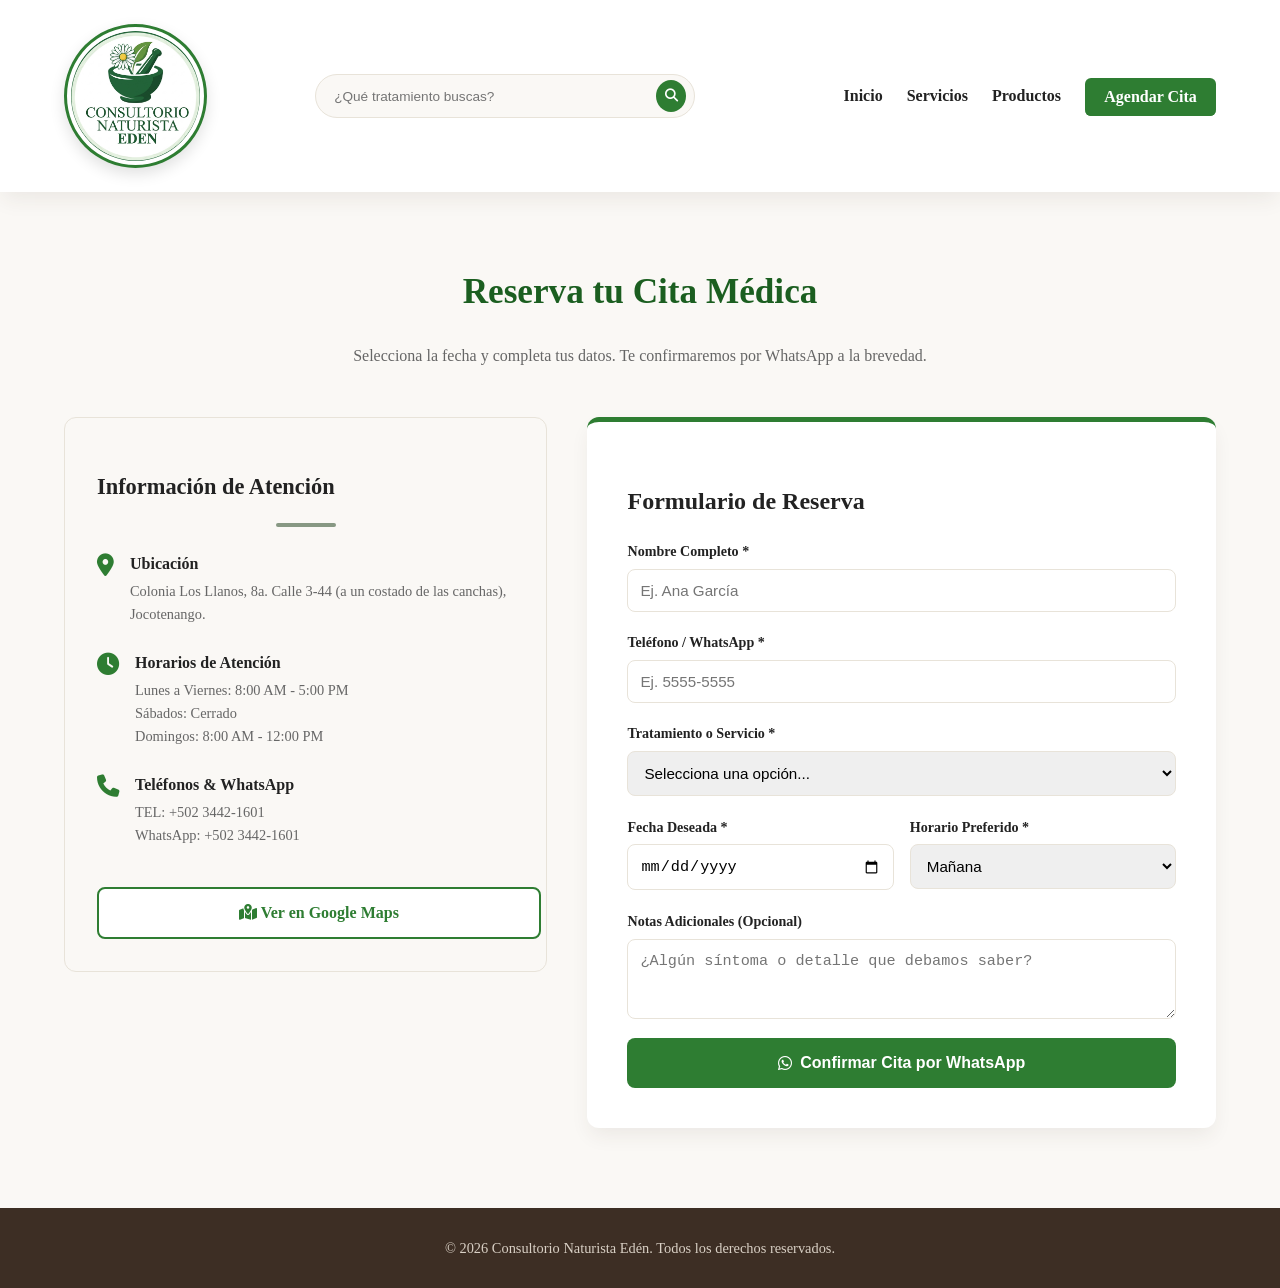
==== cita.html @ c16f7e80 "Primer commit de mi proyecto" ====
<!DOCTYPE html>
<html lang="es">
<head>
    <meta charset="UTF-8">
    <meta name="viewport" content="width=device-width, initial-scale=1.0">
    <title>Agendar Cita - Consultorio Naturista Edén</title>
    <link rel="stylesheet" href="https://cdnjs.cloudflare.com/ajax/libs/font-awesome/6.4.0/css/all.min.css">
    <link rel="stylesheet" href="styles.css?v=2.0">
   
<link rel="icon" type="image/png" href="images/logo.jpg">


<meta property="og:title" content="Consultorio Naturista Edén - Salud 100% Natural">
<meta property="og:description" content="Consultas médicas naturistas, tratamientos orgánicos y suplementos certificados. Agenda tu cita hoy.">
<meta property="og:image" content="images/logo.jpg">
</head>
<body>

  
    <header class="main-header">
        <div class="container header-container">
            <a href="index.html" class="logo-wrapper">
                <img src="images/logo.jpg" alt="Consultorio Naturista Edén" class="logo-img">
            </a>

            <div class="header-search">
                <form id="search-form-page" onsubmit="event.preventDefault(); buscarServicio();">
                    <input type="text" id="search-input" placeholder="¿Qué tratamiento buscas?" required>
                    <button type="submit" aria-label="Buscar">
                        <i class="fa-solid fa-magnifying-glass"></i>
                    </button>
                </form>
            </div>

            <nav class="navbar">
                <ul>
                    <li><a href="index.html">Inicio</a></li>
                    <li><a href="index.html#servicios">Servicios</a></li>
                    <li><a href="productos.html">Productos</a></li>
                    <li><a href="cita.html" class="btn-cita-nav active">Agendar Cita</a></li>
                </ul>
            </nav>
        </div>
    </header>

    <!-- Sección Principal de Citas -->
    <main class="container cita-page-section">
        
        <div class="cita-title-header">
            <h1>Reserva tu Cita Médica</h1>
            <p>Selecciona la fecha y completa tus datos. Te confirmaremos por WhatsApp a la brevedad.</p>
        </div>

        <div class="cita-grid-layout">
            
            <!-- Columna Izquierda: Información de Contacto -->
            <div class="contacto-info-card">
                <h2>Información de Atención</h2>
                <div class="linea-decorativa"></div>
                
                <div class="info-block">
                    <i class="fa-solid fa-location-dot"></i>
                    <div>
                        <h3>Ubicación</h3>
                        <p>Colonia Los Llanos, 8a. Calle 3-44 (a un costado de las canchas), Jocotenango.</p>
                    </div>
                </div>

                <div class="info-block">
                    <i class="fa-solid fa-clock"></i>
                    <div>
                        <h3>Horarios de Atención</h3>
                        <p>Lunes a Viernes: 8:00 AM - 5:00 PM</p>
                        <p>Sábados: Cerrado</p>
                        <p>Domingos: 8:00 AM - 12:00 PM</p>
                    </div>
                </div>

                <div class="info-block">
                    <i class="fa-solid fa-phone"></i>
                    <div>
                        <h3>Teléfonos & WhatsApp</h3>
                        <p>TEL: +502  3442-1601</p>
                        <p>WhatsApp:  +502  3442-1601</p>
                    </div>
                </div>

                <!-- Botón Directo de Mapa -->
                <a href="https://maps.app.goo.gl/ktrPptJkrCoF2fEw8?g_st=aw" target="_blank" rel="noopener noreferrer" class="btn-mapa-cita">
                    <i class="fa-solid fa-map-location-dot"></i> Ver en Google Maps
                </a>
            </div>

            <!-- Columna Derecha: Formulario de Cita -->
            <div class="form-cita-card">
                <h2>Formulario de Reserva</h2>
                
                <form id="form-agendar-cita" onsubmit="enviarCitaWhatsApp(event)">
                    <div class="form-group">
                        <label for="nombre">Nombre Completo *</label>
                        <input type="text" id="nombre" required placeholder="Ej. Ana García">
                    </div>

                    <div class="form-group">
                        <label for="telefono">Teléfono / WhatsApp *</label>
                        <input type="tel" id="telefono" required placeholder="Ej. 5555-5555">
                    </div>

                    <div class="form-group">
                        <label for="servicio">Tratamiento o Servicio *</label>
                        <select id="servicio" required>
                            <option value="" disabled selected>Selecciona una opción...</option>
                            <option value="Consulta General Naturista">Consulta General Naturista</option>
                            <option value="Terapia de Desintoxicación">Terapia de Desintoxicación</option>
                            <option value="Evaluación Nutricional">Evaluación Nutricional</option>
                            <option value="Asesoría en Farmacia Natural">Asesoría de Productos</option>
                        </select>
                    </div>

                    <div class="form-row">
                        <div class="form-group">
                            <label for="fecha">Fecha Deseada *</label>
                            <input type="date" id="fecha" required>
                        </div>

                        <div class="form-group">
                            <label for="hora">Horario Preferido *</label>
                            <select id="hora" required>
                                <option value="Mañana (8:00 AM - 12:00 PM)">Mañana</option>
                                <option value="Tarde (1:00 PM - 5:00 PM)">Tarde</option>
                            </select>
                        </div>
                    </div>

                    <div class="form-group">
                        <label for="notas">Notas Adicionales (Opcional)</label>
                        <textarea id="notas" rows="3" placeholder="¿Algún síntoma o detalle que debamos saber?"></textarea>
                    </div>

                    <button type="submit" class="btn-submit-cita">
                        <i class="fa-brands fa-whatsapp"></i> Confirmar Cita por WhatsApp
                    </button>
                </form>
            </div>

        </div>
    </main>

    <!-- Footer -->
    <footer class="main-footer">
        <div class="container footer-container">
            <p>&copy; 2026 Consultorio Naturista Edén. Todos los derechos reservados.</p>
        </div>
    </footer>

    <script src="script.js"></script>
</body>
</html>
---- styles.css ----
:root {
    --primary: #2e7d32;            /* Verde Bosque Orgánico (sustituye al verde brillante) */
    --primary-dark: #1b5e20;       /* Verde Profundo para encabezados y top-bar */
    --color-salvia: #879883;       /* Verde Salvia suave (tarjeta central) */
    --color-arena: #f4efe6;        /* Beige / Arena cálido */
    --color-tierra: #3d2e24;       /* Marrón Nuez / Tierra */
    --light-bg: #faf8f5;           /* Fondo general blanco cálido/marfil */
    --dark: #222222;
    --white: #ffffff;
    --gray-light: #e8e3d9;
    --gray-text: #666666;
    --shadow: 0 10px 20px -3px rgba(61, 46, 36, 0.08);
}

body {
    background-color: var(--light-bg);
    color: var(--dark);
    line-height: 1.6;
}

.container {
    width: 90%;
    max-width: 1200px;
    margin: 0 auto;
}

/* TOP BAR */
.top-bar {
    background-color: var(--primary-dark);
    color: var(--white);
    font-size: 0.85rem;
    padding: 0.5rem 0;
}

.top-bar-content {
    display: flex;
    justify-content: space-between;
    align-items: center;
}

.info-contacto span {
    margin-right: 1.5rem;
}

.redes-top a {
    color: var(--white);
    margin-left: 0.8rem;
    text-decoration: none;
}

/* MAIN HEADER */
.main-header {
    background: var(--white);
    box-shadow: var(--shadow);
    position: sticky;
    top: 0;
    z-index: 1000;
    overflow: visible; /* Permite que el logo sobresalga sin cortarse */
}
.header-container {
    display: flex;
    justify-content: space-between;
    align-items: center;
    padding: 1.5rem 0; /* Aumentamos el padding para darle más espacio vertical al header */
}

/* --- LOGO DESTACADO Y MÁS GRANDE --- */
.logo-wrapper {
    display: flex;
    align-items: center;
    text-decoration: none;
    position: relative;
    z-index: 1010;
    margin-bottom: 0; /* Eliminamos el desborde para que no se salga del fondo blanco */
}

.logo-img {
    height: 130px;                     
    width: auto;
    border-radius: 50%;
    background-color: var(--white);
    padding: 4px;
    box-shadow: 0 6px 15px rgba(0, 0, 0, 0.12);
    border: 3px solid var(--primary);
    transition: transform 0.3s ease;
}

.logo-img:hover {
    transform: scale(1.05);
}
.navbar ul {
    display: flex;
    list-style: none;
    align-items: center;
    gap: 1.5rem;
}

.navbar a {
    text-decoration: none;
    color: var(--dark);
    font-weight: 600;
    transition: color 0.3s;
}

.navbar a:hover {
    color: var(--primary);
}

.btn-cita-nav {
    background-color: var(--primary);
    color: var(--white) !important;
    padding: 0.6rem 1.2rem;
    border-radius: 6px;
}

.btn-cita-nav:hover {
    background-color: var(--primary-dark);
}


.hero-section {
    position: relative;
    color: var(--white);
    padding: 5rem 0 10rem 0; 
    text-align: center;
    overflow: hidden;
    background-color: var(--primary-dark);
}

.hero-content h1 {
    font-size: 2.6rem;
    margin-bottom: 0.8rem;
}

.hero-content p {
    font-size: 1.2rem;
    opacity: 0.9;
}


.quick-action-section {
    position: relative;
    z-index: 10; 
    margin-top: -6rem; 
    padding-bottom: 4rem;
}

.quick-action-grid {
    display: grid;
    grid-template-columns: repeat(auto-fit, minmax(280px, 1fr));
    gap: 1.5rem;
}

.action-card {
    padding: 2rem;
    border-radius: 12px;
    color: var(--white);
    box-shadow: 0 20px 25px -5px rgba(0, 0, 0, 0.2), 0 8px 10px -6px rgba(0, 0, 0, 0.1); /* Sombra acentuada para dar elevación */
    display: flex;
    flex-direction: column;
    justify-content: space-between;
    transition: transform 0.3s ease, box-shadow 0.3s ease;
}

/* Efecto al pasar el cursor */
.action-card:hover {
    transform: translateY(-6px);
    box-shadow: 0 25px 30px -5px rgba(0, 0, 0, 0.25);
}
.action-blue { 
    background-color: #f4efe6; 
    color: #3d2e24; 
}
.action-blue h3, 
.action-blue p, 
.action-blue .action-icon { 
    color: #3d2e24; 
}
.action-green { 
    background-color: #879883; 
    color: #ffffff; 
}
.action-dark { 
    background-color: #3d2e24; 
    color: #ffffff; 
}

.action-icon {
    font-size: 2.5rem;
    margin-bottom: 1rem;
}

.action-card h3 {
    font-size: 1.4rem;
    margin-bottom: 0.5rem;
}

.action-card p {
    font-size: 0.95rem;
    opacity: 0.9;
    margin-bottom: 1.5rem;
}

.horarios-list {
    list-style: none;
    font-size: 0.9rem;
    margin-bottom: 1rem;
}

.horarios-list li {
    display: flex;
    justify-content: space-between;
    border-bottom: 1px solid rgba(255,255,255,0.2);
    padding: 0.3rem 0;
}
.action-btn {
    display: inline-flex;
    align-items: center;
    justify-content: center;
    gap: 0.6rem;
    background-color: var(--white);
    color: var(--dark);
    padding: 0.75rem 1.4rem;
    border-radius: 8px;
    font-weight: 700;
    font-size: 0.95rem;
    text-decoration: none;
    align-self: flex-start;
    margin-top: 1rem;
    box-shadow: 0 4px 6px rgba(0, 0, 0, 0.1);
    transition: all 0.25s ease;
}

/* Color del icono dentro del botón */
.action-btn i {
    font-size: 0.9rem;
    transition: transform 0.2s ease;
}

/* Efecto al pasar el cursor (Hover) */
.action-btn:hover {
    background-color: var(--light-bg);
    transform: translateY(-2px);
    box-shadow: 0 6px 12px rgba(0, 0, 0, 0.15);
    text-decoration: none;
}

.action-btn:hover i {
    transform: translateX(4px); /* Desplaza suavemente la flecha a la derecha */
}

/* Botón de la tarjeta Arena */
.action-card.action-blue .action-btn {
    background-color: var(--primary);
    color: var(--white);
}

.action-card.action-blue .action-btn:hover {
    background-color: var(--primary-dark);
}

/* Iconos de las tarjetas */
.action-card .action-icon {
    font-size: 2.2rem;
    margin-bottom: 0.8rem;
    opacity: 0.95;
}
/* SERVICIOS */
.servicios-section {
    padding: 3rem 0 5rem 0;
}

.section-header {
    text-align: center;
    margin-bottom: 3rem;
}

.section-header h2 {
    font-size: 2rem;
}

.linea-decorativa {
    width: 60px;
    height: 4px;
    background-color: var(--color-salvia);
    margin: 0.8rem auto;
    border-radius: 2px;
}

.servicios-grid {
    display: grid;
    grid-template-columns: repeat(auto-fit, minmax(280px, 1fr));
    gap: 2rem;
}

.servicio-card {
    background: var(--white);
    padding: 2rem;
    border-radius: 12px;
    box-shadow: var(--shadow);
    border-top: 4px solid var(--color-salvia); /* Cambiado de --primary brillante a Salvia */
    transition: transform 0.2s ease;
}

.servicio-card:hover {
    transform: translateY(-4px);
}

.card-icon {
    font-size: 2.2rem;
    color: var(--primary);
    margin-bottom: 1rem;
}


html {
    height: 100%;
}

body {
    min-height: 100vh;
    display: flex;
    flex-direction: column;
    margin: 0;
}

main, 
.productos-container-page {
    flex: 1 0 auto;
}

/* --- ESTILOS UNIFICADOS DEL FOOTER --- */
.main-footer {
    background-color: #3d2e24; /* Marrón Nuez principal */
    color: #ffffff;
    text-align: center;
    padding: 1.8rem 0;
    margin-top: auto;
    width: 100%;
}

.footer-container p {
    margin: 0;
    font-size: 0.9rem;
    color: #d9d0c5; /* Texto arena suave para buena lectura */
}
.footer-content {
    display: grid;
    grid-template-columns: repeat(auto-fit, minmax(250px, 1fr));
    gap: 2rem;
    padding-bottom: 2rem;
}

.footer-col h3, .footer-col h4 {
    margin-bottom: 1rem;
    color: #879883; /* Títulos en Verde Salvia */
}

.footer-col ul {
    list-style: none;
}

.footer-col a {
    color: var(--gray-light);
    text-decoration: none;
    line-height: 2;
}

.footer-bottom {
    background-color: #241a14; /* Marrón aún más oscuro para el copyright */
    text-align: center;
    padding: 1rem;
    font-size: 0.85rem;
    color: #a89f91;
}

/* --- ANIMACIÓN DEL HERO SLIDER --- */
.hero-section {
    position: relative;
    color: var(--white);
    padding: 6rem 0 9rem 0;
    text-align: center;
    overflow: hidden;
    background-color: var(--primary-dark);
}

.hero-slide {
    position: absolute;
    top: 0;
    left: 0;
    width: 100%;
    height: 100%;
    background-size: cover;
    background-position: center;
    opacity: 0;
    transition: opacity 1.5s ease-in-out, transform 6s ease;
    transform: scale(1);
    z-index: 1;
}

.hero-slide.active {
    opacity: 1;
    transform: scale(1.05); /* Efecto suave de zoom */
}

.hero-overlay {
    position: absolute;
    top: 0;
    left: 0;
    width: 100%;
    height: 100%;

    background: linear-gradient(135deg, rgba(27, 94, 32, 0.88), rgba(61, 46, 36, 0.82));
    z-index: 2;
}

.hero-content {
    position: relative;
    z-index: 3;
}

@media (max-width: 768px) {
    .hero-section {
        padding: 4rem 0 7rem 0;
    }
    
    .quick-action-section {
        margin-top: -4rem;
    }
}



@media (max-width: 992px) {
    .header-container {
        padding: 0.5rem 0;
    }

    .logo-img {
        height: 90px; 
    }

    .logo-wrapper {
        margin-bottom: -20px;
    }

    .navbar ul {
        gap: 1rem;
    }

    .navbar a {
        font-size: 0.9rem;
    }
}

@media (max-width: 768px) {
    /* Ocultar barra superior informativa para ahorrar espacio */
    .top-bar {
        display: none;
    }

.header-search {
        display: block;
        width: 100%;
        max-width: 100%;
        margin: 0.8rem 0 0.3rem 0;
        order: 3; /* Se coloca al final de la cabecera móvil */
    }

    .header-search form {
        width: 100%;
        background-color: var(--white);
        border: 1px solid var(--primary); /* Resaltamos el borde para mayor visibilidad */
        box-shadow: 0 2px 8px rgba(0,0,0,0.08);
    }

    .header-search input {
        font-size: 0.9rem;
    }


    /* Ajustar el header para centrar el logo y menú */
    .header-container {
        flex-direction: column;
        gap: 0.8rem;
        padding: 1rem 0;
    }

    .logo-wrapper {
        margin-bottom: 0; /* Quitamos el desborde en móvil */
    }

    .logo-img {
        height: 80px; /* Tamaño cómodo para pantallas pequeñas */
    }

    /* Acomodar la navegación en fila con scroll horizontal o texto más pequeño */
    .navbar ul {
        flex-wrap: wrap;
        justify-content: center;
        gap: 0.8rem;
    }

    .navbar a {
        font-size: 0.85rem;
    }

    .btn-cita-nav {
        padding: 0.4rem 0.8rem;
    }

    /* Ajustar textos e imágenes del Hero */
    .hero-section {
        padding: 3rem 1rem 6rem 1rem;
    }

    .hero-content h1 {
        font-size: 1.8rem;
    }

    .hero-content p {
        font-size: 1rem;
    }

    /* Ajustar las tarjetas de acceso rápido */
    .quick-action-section {
        margin-top: -3.5rem;
    }

    .quick-action-grid {
        grid-template-columns: 1fr; /* Una sola columna en celulares */
    }

    .action-btn {
        width: 100%; /* Botones a todo el ancho en celular para facilitar el toque */
    }
}

/* --- BUSCADOR RÁPIDO EN CABECERA --- */
.header-search {
    flex: 1;
    max-width: 380px;
    margin: 0 2rem;
}

.header-search form {
    display: flex;
    align-items: center;
    background-color: var(--light-bg);
    border: 1px solid var(--gray-light);
    border-radius: 25px;
    padding: 0.3rem 0.5rem 0.3rem 1rem;
    transition: all 0.3s ease;
}

.header-search form:focus-within {
    border-color: var(--primary);
    box-shadow: 0 0 0 3px rgba(21, 128, 61, 0.15);
    background-color: var(--white);
}

.header-search input {
    border: none;
    background: transparent;
    outline: none;
    width: 100%;
    font-size: 0.85rem;
    color: var(--dark);
}


.header-search button {
    background-color: var(--primary);
    color: var(--white);
    border: none;
    width: 32px;
    height: 32px;
    border-radius: 50%;
    cursor: pointer;
    display: flex;
    align-items: center;
    justify-content: center;
    transition: background-color 0.2s ease;
}

.header-search button:hover {
    background-color: var(--primary-dark);
}


@media (max-width: 992px) {
    
}


/*ESTILOS DE LA PÁGINA DE PRODUCTOS Y FILTROS */

/* Encabezado del catálogo */
.productos-header-page {
    padding: 3rem 0 1.5rem 0;
    text-align: center;
}

.productos-header-page h1 {
    font-size: 2.2rem;
    color: var(--primary-dark);
    margin-bottom: 0.5rem;
}

.productos-header-page p {
    color: var(--gray-text);
    max-width: 650px;
    margin: 0 auto 2rem auto;
}

/* CONTENEDOR DESLIZANTE DE CATEGORÍAS */
.categorias-filter-wrapper {
    width: 100%;
    margin: 1.5rem 0 2rem 0;
    padding: 0 5px;
}

.categorias-filter {
  display: flex;
    gap: 10px;
    overflow-x: auto;
    white-space: nowrap;
    padding: 5px 5px 12px 5px;
    -webkit-overflow-scrolling: touch;
    cursor: grab;
}

.categorias-filter::-webkit-scrollbar {
    height: 6px; 
    display: block; 
}

.categorias-filter::-webkit-scrollbar-track {
    background: #e8e3d9; /* Color arena suave */
    border-radius: 10px;
}
/* La barra/indicador que se desplaza */
.categorias-filter::-webkit-scrollbar-thumb {
    background: var(--color-salvia, #879883); /* Verde Salvia */
    border-radius: 10px;
}

.categorias-filter::-webkit-scrollbar-thumb:hover {
    background: var(--color-bosque, #2e7d32); /* Se oscurece al pasar el cursor */
}

/* Soporte para Firefox */
.categorias-filter {
    scrollbar-width: thin;
    scrollbar-color: var(--color-salvia, #879883) #e8e3d9;
}
.btn-filter {
    flex: 0 0 auto;
    background-color: #ffffff;
    border: 1px solid #dcd6cd;
    color: var(--color-tierra, #3d2e24);
    padding: 8px 18px;
    border-radius: 25px;
    font-size: 0.9rem;
    font-weight: 500;
    cursor: pointer;
    transition: all 0.3s ease;
}

.btn-filter:hover {
    background-color: var(--color-arena, #f4efe6);
}

.btn-filter.active {
    background-color: var(--color-bosque, #2e7d32);
    color: #ffffff;
    border-color: var(--color-bosque, #2e7d32);
    box-shadow: 0 2px 6px rgba(46, 125, 50, 0.2);
}

/* Grid de Productos */
.productos-container-page {
    padding-bottom: 5rem;
}

.productos-grid {
    display: grid;
    grid-template-columns: repeat(auto-fit, minmax(260px, 1fr));
    gap: 2rem;
}

/* Tarjeta individual de producto */
.producto-card {
    background: var(--white);
    border-radius: 12px;
    overflow: hidden;
    box-shadow: var(--shadow);
    transition: transform 0.3s ease, box-shadow 0.3s ease;
    position: relative;
    display: flex;
    flex-direction: column;
}

.producto-card:hover {
    transform: translateY(-5px);
    box-shadow: 0 15px 25px rgba(0,0,0,0.12);
}

.producto-badge {
    position: absolute;
    top: 12px;
    left: 12px;
    background-color: var(--primary);
    color: var(--white);
    font-size: 0.75rem;
    font-weight: bold;
    padding: 0.3rem 0.7rem;
    border-radius: 20px;
    z-index: 5;
}
.producto-img-box {
    width: 100%;
    height: 200px;
    overflow: hidden;
    background-color: #ffffff;
    display: flex;
    align-items: center;
    justify-content: center;
    padding: 10px;
    box-sizing: border-box;
}

.producto-img-box img {
    max-width: 100%;
    max-height: 100%;
    width: auto;
    height: auto;
    object-fit: contain; 
    transition: transform 0.4s ease;
}
.producto-card:hover .producto-img-box img {
    transform: scale(1.08);
}

.producto-info {
    padding: 1.5rem;
    display: flex;
    flex-direction: column;
    flex-grow: 1;
}

.producto-categoria {
    font-size: 0.75rem;
    text-transform: uppercase;
    color: var(--gray-text);
    font-weight: 700;
    letter-spacing: 0.5px;
}

.producto-info h3 {
    font-size: 1.15rem;
    margin: 0.3rem 0 0.5rem 0;
    color: var(--dark);
}

.producto-info p {
    font-size: 0.88rem;
    color: var(--gray-text);
    margin-bottom: 1.2rem;
    flex-grow: 1;
}

.producto-footer {
    display: flex;
    justify-content: space-between;
    align-items: center;
    border-top: 1px solid var(--gray-light);
    padding-top: 1rem;
}

.producto-precio {
    font-size: 1.2rem;
    font-weight: 800;
    color: var(--primary-dark);
}

/* Botón de pedido WhatsApp */
.btn-producto {
    background-color: var(--primary); /* Verde bosque orgánico */
    color: var(--white);
    text-decoration: none;
    padding: 0.5rem 1rem;
    border-radius: 6px;
    font-weight: bold;
    font-size: 0.85rem;
    display: flex;
    align-items: center;
    gap: 0.4rem;
    transition: background-color 0.2s ease, transform 0.2s ease;
}

.btn-producto:hover {
    background-color: var(--primary-dark); /* Verde más profundo al pasar el cursor */
    transform: translateY(-1px);
}

/* Estado activo del menú */
.navbar a.active {
    color: var(--primary);
    border-bottom: 2px solid var(--primary);
}

/* --- PÁGINA DE AGENDAR CITA --- */
.cita-page-section {
    padding: 3rem 0 5rem 0;
}

.cita-title-header {
    text-align: center;
    margin-bottom: 3rem;
}

.cita-title-header h1 {
    font-size: 2.2rem;
    color: var(--primary-dark);
}

.cita-title-header p {
    color: var(--gray-text);
}

.cita-grid-layout {
    display: grid;
    grid-template-columns: 1fr 1.3fr;
    gap: 2.5rem;
    align-items: start;
}

/* Tarjeta de Información */
.contacto-info-card {
    background: var(--light-bg);
    padding: 2rem;
    border-radius: 12px;
    border: 1px solid var(--gray-light);
}

.contacto-info-card h2 {
    color: var(--dark);
    font-size: 1.4rem;
}

.info-block {
    display: flex;
    gap: 1rem;
    align-items: flex-start;
    margin: 1.5rem 0;
}

.info-block i {
    font-size: 1.4rem;
    color: var(--primary);
    margin-top: 3px;
}

.info-block h3 {
    font-size: 1rem;
    margin: 0 0 0.2rem 0;
    color: var(--dark);
}

.info-block p {
    margin: 0;
    font-size: 0.9rem;
    color: var(--gray-text);
}

.btn-mapa-cita {
    display: inline-block;
    width: 100%;
    text-align: center;
    background-color: var(--white);
    color: var(--primary);
    border: 2px solid var(--primary);
    padding: 0.7rem;
    border-radius: 8px;
    font-weight: bold;
    text-decoration: none;
    margin-top: 1rem;
    transition: all 0.3s ease;
}

.btn-mapa-cita:hover {
    background-color: var(--primary);
    color: var(--white);
}

/* Formulario */
.form-cita-card {
    background: var(--white);
    padding: 2.5rem;
    border-radius: 12px;
    box-shadow: var(--shadow);
    border-top: 5px solid var(--primary);
}

.form-group {
    display: flex;
    flex-direction: column;
    margin-bottom: 1.2rem;
}

.form-group label {
    font-size: 0.88rem;
    font-weight: bold;
    color: var(--dark);
    margin-bottom: 0.4rem;
}

.form-group input, 
.form-group select, 
.form-group textarea {
    padding: 0.75rem;
    border: 1px solid var(--gray-light);
    border-radius: 8px;
    font-size: 0.95rem;
    outline: none;
}

.form-group input:focus, 
.form-group select:focus, 
.form-group textarea:focus {
    border-color: var(--primary);
    box-shadow: 0 0 0 3px rgba(21, 128, 61, 0.15);
}

.form-row {
    display: grid;
    grid-template-columns: 1fr 1fr;
    gap: 1rem;
}

/*BOTÓN FORMULARIO DE CITA */
.btn-submit-cita {
    width: 100%;
    background-color: var(--primary); /* Verde Bosque Orgánico */
    color: var(--white);
    border: none;
    padding: 1rem;
    font-size: 1rem;
    font-weight: bold;
    border-radius: 8px;
    cursor: pointer;
    display: flex;
    align-items: center;
    justify-content: center;
    gap: 0.5rem;
    transition: background-color 0.2s ease, transform 0.2s ease;
}

.btn-submit-cita:hover {
    background-color: var(--primary-dark); /* Verde profundo al pasar el cursor */
    transform: translateY(-1px);
}

/* Responsive para*/
@media (max-width: 768px) {
    .cita-grid-layout {
        grid-template-columns: 1fr;
    }
    .form-row {
        grid-template-columns: 1fr;
    }
}

.whatsapp-float {
    position: fixed;
    bottom: 25px;
    right: 25px;
background-color: var(--primary);
  color: var(--white);
    border-radius: 50px;
    width: 60px;
    height: 60px;
    display: flex;
    align-items: center;
    justify-content: center;
    font-size: 32px;
    box-shadow: 2px 5px 15px rgba(0,0,0,0.3);
    z-index: 1000;
    transition: transform 0.3s ease;
}

.whatsapp-float:hover {
    transform: scale(1.1);
   background-color: var(--primary-dark);
}

/* SECCIÓN DE PREGUNTAS FRECUENTES (FAQ) */
.faq-section {
    padding: 4rem 0;
    max-width: 800px;
    margin: 0 auto;
}

.faq-title {
    text-align: center;
    margin-bottom: 2.5rem;
}

.faq-title h2 {
    font-size: 2rem;
    color: var(--primary-dark);
    margin-bottom: 0.5rem;
}

.faq-title p {
    color: var(--gray-text);
    font-size: 1rem;
}

.faq-container {
    display: flex;
    flex-direction: column;
    gap: 1rem;
}

/* Tarjeta individual de pregunta */
.faq-item {
    background-color: var(--white);
    border: 1px solid var(--gray-light);
    border-left: 4px solid var(--primary); /* Línea verde acentuada a la izquierda */
    border-radius: 8px;
    padding: 1.5rem;
    box-shadow: 0 4px 6px rgba(0, 0, 0, 0.03);
    transition: transform 0.2s ease, box-shadow 0.2s ease;
}

.faq-item:hover {
    transform: translateY(-2px);
    box-shadow: 0 8px 15px rgba(0, 0, 0, 0.08);
}

.faq-item h3 {
    font-size: 1.1rem;
    color: var(--dark);
    margin-bottom: 0.6rem;
    display: flex;
    align-items: center;
    gap: 0.6rem;
}

.faq-item h3 i {
    color: var(--primary);
    font-size: 1rem;
}

.faq-item p {
    color: var(--gray-text);
    font-size: 0.95rem;
    line-height: 1.6;
    margin: 0;
}

/* --- AVISO DE VARIACIÓN DE PRECIOS --- */
.disclaimer-banner {
    display: flex;
    align-items: center;
    gap: 0.8rem;
    background-color: #fffbe6; /* Amarillo/Crema suave de advertencia */
    border: 1px solid #ffe58f;
    color: #856404;
    padding: 0.8rem 1.2rem;
    border-radius: 8px;
    max-width: 800px;
    margin: 1.5rem auto 2rem auto;
    font-size: 0.88rem;
    line-height: 1.4;
}

.disclaimer-banner i {
    font-size: 1.2rem;
    color: #d48806;
    flex-shrink: 0;
}

.disclaimer-banner p {
    margin: 0;
    color: #5c4300;
}


/* --- SECCIÓN 8 REMEDIOS NATURALES --- */
.remedios-section {
    padding: 4rem 0;
    background-color: var(--light-bg); /* Fondo marfil / arena suave */
}

.remedios-grid {
    display: grid;
    grid-template-columns: repeat(auto-fit, minmax(240px, 1fr));
    gap: 1.5rem;
    margin-top: 2rem;
}

.remedio-card {
    background-color: var(--white);
    padding: 1.8rem 1.2rem;
    border-radius: 12px;
    border-top: 4px solid var(--color-salvia); /* Acento en Verde Salvia */
    box-shadow: 0 4px 15px rgba(61, 46, 36, 0.05);
    display: flex;
    flex-direction: column;
    justify-content: space-between;
    transition: transform 0.25s ease, box-shadow 0.25s ease;
}

.remedio-card:hover {
    transform: translateY(-4px);
    box-shadow: 0 10px 20px rgba(61, 46, 36, 0.1);
}

.remedio-icon {
    font-size: 2.2rem;
    margin-bottom: 0.8rem;
}

.remedio-card h3 {
    font-size: 1.15rem;
    color: var(--color-tierra); /* Marrón Nuez */
    margin-bottom: 0.5rem;
}

.remedio-card p {
    font-size: 0.9rem;
    color: var(--gray-text);
    line-height: 1.5;
    margin-bottom: 1.2rem;
    flex-grow: 1;
}

.remedio-link {
    color: var(--primary); /* Verde Bosque institucional */
    font-weight: 700;
    font-size: 0.88rem;
    text-decoration: none;
    transition: color 0.2s ease;
}

.remedio-link:hover {
    color: var(--primary-dark);
    text-decoration: underline;
}

/* --- SECCIÓN PRODUCTOS DESTACADOS --- */
.productos-destacados-section {
    padding: 4rem 0;
    background-color: #ffffff; /* Contraste blanco limpio */
}

.productos-destacados-grid {
    display: grid;
    grid-template-columns: repeat(auto-fit, minmax(280px, 1fr));
    gap: 2rem;
    margin-top: 2rem;
}

/* Badge decorativo */
.producto-badge {
    position: absolute;
    top: 12px;
    left: 12px;
    background-color: var(--color-salvia); /* Verde Salvia suave */
    color: var(--white);
    font-size: 0.75rem;
    font-weight: bold;
    padding: 0.35rem 0.75rem;
    border-radius: 20px;
    z-index: 5;
}

/* Botón inferior para ir al catálogo completo */
.ver-mas-productos-container {
    text-align: center;
    margin-top: 3rem;
}

.btn-ver-catalogo {
    display: inline-block;
    background-color: var(--color-arena);
    color: var(--color-tierra);
    border: 2px solid var(--color-salvia);
    padding: 0.8rem 2rem;
    border-radius: 30px;
    font-weight: 700;
    font-size: 0.95rem;
    text-decoration: none;
    transition: all 0.3s ease;
}

.btn-ver-catalogo:hover {
    background-color: var(--color-salvia);
    color: var(--white);
    transform: translateY(-2px);
    box-shadow: 0 6px 15px rgba(61, 46, 36, 0.12);
}

/* CARRUSEL DE PRODUCTOS DESTACADOS */
.productos-carrusel-container {
    position: relative;
    max-width: 450px; /* Ancho cómodo para destacar 1 producto a la vez */
    margin: 2rem auto 1rem auto;
    min-height: 420px;
}

.producto-slide {
    position: absolute;
    top: 0;
    left: 0;
    width: 100%;
    opacity: 0;
    visibility: hidden;
    transition: opacity 0.6s ease-in-out, visibility 0.6s ease-in-out;
}

.producto-slide.active {
    opacity: 1;
    visibility: visible;
    position: relative;
}

/* Indicadores de puntos */
.carrusel-dots {
    text-align: center;
    margin-top: 1.5rem;
}

.dot {
    height: 12px;
    width: 12px;
    margin: 0 5px;
    background-color: var(--gray-light);
    border-radius: 50%;
    display: inline-block;
    cursor: pointer;
    transition: background-color 0.3s ease, transform 0.2s ease;
}

.dot.active, .dot:hover {
    background-color: var(--color-salvia);
    transform: scale(1.2);
}


.no-resultados {
    grid-column: 1 / -1; /* Ocupa todo el ancho de la rejilla */
    text-align: center;
    padding: 3rem 1rem;
    background-color: #ffffff;
    border: 1px solid #e8e3d9;
    border-radius: 12px;
    margin: 2rem 0;
    color: var(--color-tierra, #3d2e24);
}

.no-resultados p {
    font-size: 1.1rem;
    margin-bottom: 0.5rem;
}

.no-resultados small {
    color: #777;
}
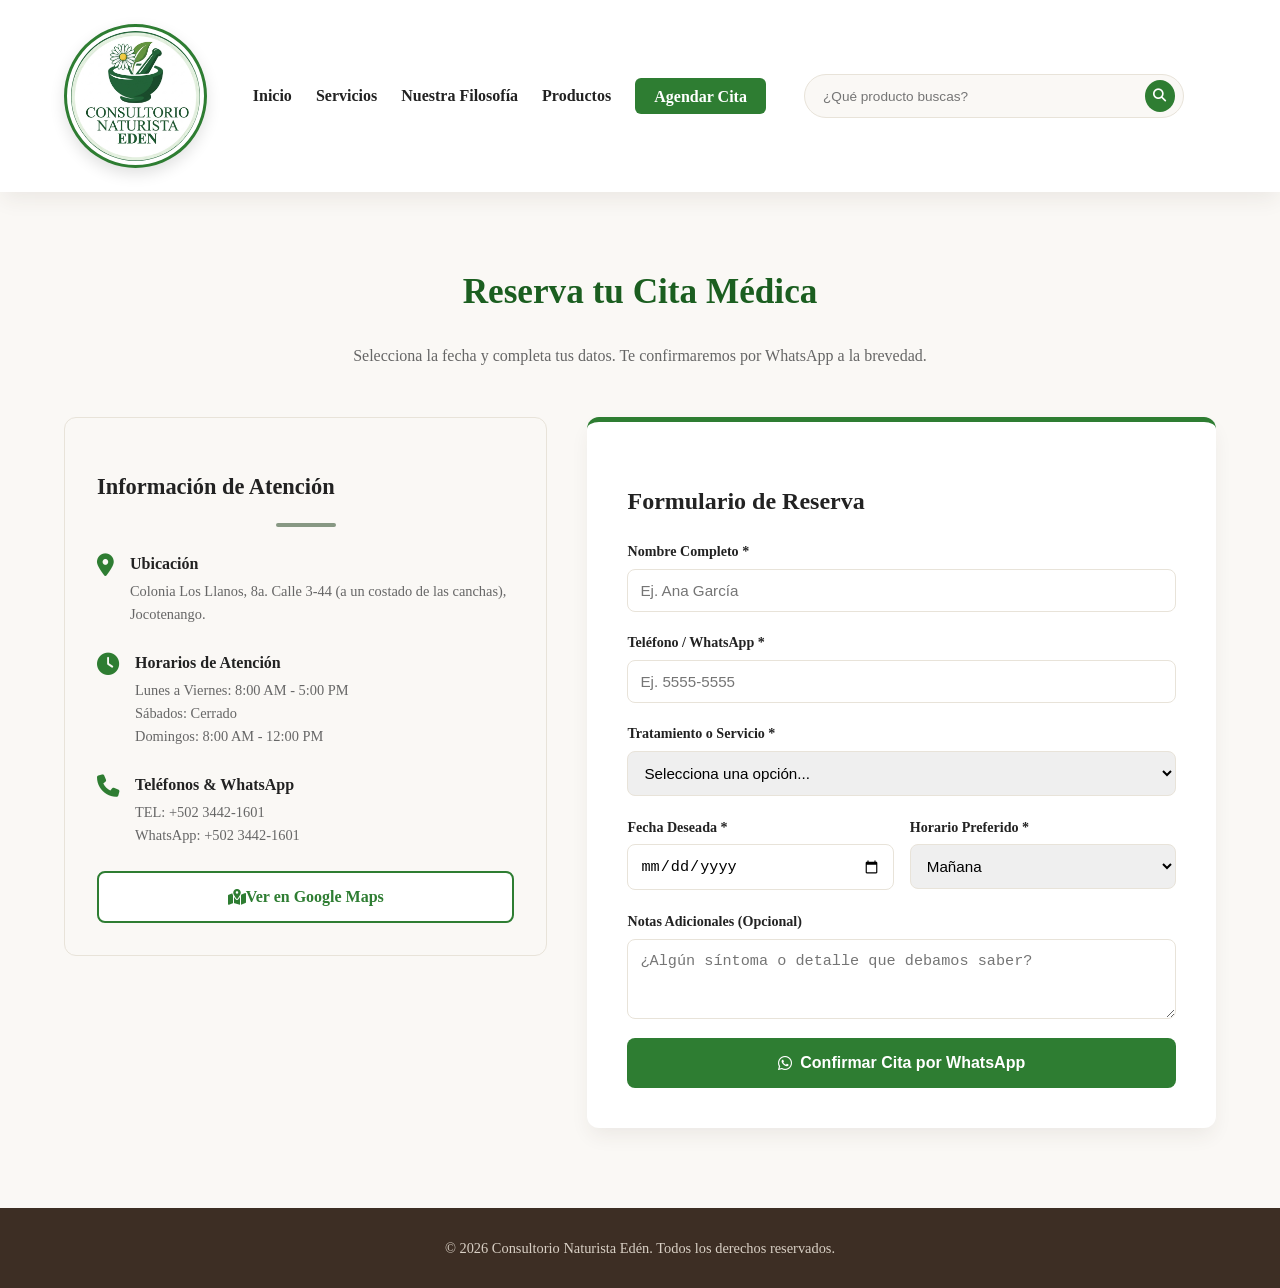
==== commit 7e646536: "Optimizar responsividad del header en portrait y landscape" ====
--- a/cita.html
+++ b/cita.html
@@ -17,31 +17,42 @@
 <body>
 
   
-    <header class="main-header">
-        <div class="container header-container">
-            <a href="index.html" class="logo-wrapper">
-                <img src="images/logo.jpg" alt="Consultorio Naturista Edén" class="logo-img">
-            </a>
+  
+<header class="main-header">
+    <div class="container header-container">
+        
+       
+        <a href="index.html" class="logo-wrapper">
+            <img src="images/logo.jpg" alt="Consultorio Naturista Edén" class="logo-img">
+        </a>
 
-            <div class="header-search">
-                <form id="search-form-page" onsubmit="event.preventDefault(); buscarServicio();">
-                    <input type="text" id="search-input" placeholder="¿Qué tratamiento buscas?" required>
-                    <button type="submit" aria-label="Buscar">
-                        <i class="fa-solid fa-magnifying-glass"></i>
-                    </button>
-                </form>
-            </div>
+       
+        <button class="menu-toggle" id="menu-toggle" aria-label="Abrir menú">
+            <i class="fa-solid fa-bars"></i>
+        </button>
 
-            <nav class="navbar">
-                <ul>
-                    <li><a href="index.html">Inicio</a></li>
-                    <li><a href="index.html#servicios">Servicios</a></li>
-                    <li><a href="productos.html">Productos</a></li>
-                    <li><a href="cita.html" class="btn-cita-nav active">Agendar Cita</a></li>
-                </ul>
-            </nav>
+   
+        <nav class="navbar" id="navbar">
+            <ul>
+                <li><a href="#inicio">Inicio</a></li>
+                <li><a href="#servicios">Servicios</a></li>
+                <li><a href="nosotros.html">Nuestra Filosofía</a></li>
+                <li><a href="productos.html">Productos</a></li>
+                <li><a href="cita.html" class="btn-cita-nav">Agendar Cita</a></li>
+            </ul>
+        </nav>
+
+        <div class="header-search">
+            <form id="search-form" onsubmit="event.preventDefault(); buscarServicio();">
+                <input type="text" id="search-input" placeholder="¿Qué producto buscas?" required>
+                <button type="submit" aria-label="Buscar">
+                    <i class="fa-solid fa-magnifying-glass"></i>
+                </button>
+            </form>
         </div>
-    </header>
+
+    </div>
+</header>
 
     <!-- Sección Principal de Citas -->
     <main class="container cita-page-section">
--- a/styles.css
+++ b/styles.css
@@ -214,18 +214,19 @@
     padding: 0.3rem 0;
 }
 .action-btn {
-    display: inline-flex;
+   display: flex; /* Cambiado de inline-flex a flex */
     align-items: center;
     justify-content: center;
     gap: 0.6rem;
     background-color: var(--white);
     color: var(--dark);
-    padding: 0.75rem 1.4rem;
+    padding: 0.75rem 1rem; /* Reducido ligeramente el padding lateral */
     border-radius: 8px;
     font-weight: 700;
     font-size: 0.95rem;
     text-decoration: none;
-    align-self: flex-start;
+    width: 100%; /* Forzar a que tome el 100% del contenedor disponible */
+    box-sizing: border-box; /* Evita que el padding sume ancho extra */
     margin-top: 1rem;
     box-shadow: 0 4px 6px rgba(0, 0, 0, 0.1);
     transition: all 0.25s ease;
@@ -429,32 +430,98 @@
     }
 }
 
-
-
 @media (max-width: 992px) {
-    .header-container {
-        padding: 0.5rem 0;
-    }
-
-    .logo-img {
-        height: 90px; 
-    }
-
-    .logo-wrapper {
-        margin-bottom: -20px;
-    }
-
-    .navbar ul {
-        gap: 1rem;
-    }
-
-    .navbar a {
-        font-size: 0.9rem;
-    }
+  /* 1. Contenedor principal en posición relativa */
+  .header-container {
+    position: relative !important;
+    display: flex !important;
+    flex-direction: row !important;
+    align-items: center !important;
+    justify-content: flex-start !important;
+    padding: 8px 50px 8px 10px !important; /* El padding-right de 50px reserva espacio exclusivo para el menú a la derecha */
+    box-sizing: border-box !important;
+  }
+
+  /* 2. Logo a la izquierda */
+  .logo-wrapper {
+    flex-shrink: 0 !important;
+    margin-right: 8px !important;
+  }
+
+  .logo-img {
+    height: 48px !important; /* Tamaño compacto para no saturar verticalmente */
+    width: auto !important;
+  }
+
+  /* 3. Buscador ocupa TODO el espacio disponible del centro */
+ .header-search {
+    flex: 1 1 auto !important;
+    width: auto !important;
+    max-width: 100% !important;
+    margin-left: 15px !important;  /* Separación respecto al logo */
+    margin-right: 55px !important; /* Espacio de seguridad para el botón hamburguesa en horizontal */
+  }
+
+  .header-search form {
+    width: 100% !important;
+    display: flex !important;
+    box-sizing: border-box !important;
+  }
+
+  .header-search input {
+    width: 100% !important;
+    font-size: 0.8rem !important;
+    padding-left: 10px !important;
+    padding-right: 35px !important; /* Asegura espacio para la lupa dentro del input */
+    box-sizing: border-box !important;
+  }
+
+  /* 4. Menú Hamburguesa FORZADO a la extrema derecha */
+  .menu-toggle {
+    display: block !important;
+    position: absolute !important;
+    right: 12px !important; /* Pegado al borde derecho del header */
+    top: 50% !important;
+    transform: translateY(-50%) !important; /* Centrado verticalmente */
+    z-index: 10 !important;
+    background: transparent !important;
+    border: none !important;
+    font-size: 1.6rem !important;
+    cursor: pointer !important;
+    padding: 4px !important;
+    margin: 0 !important;
+  }
+
+  /* 5. Menú Navegable Desplegable */
+  .navbar {
+    position: absolute !important;
+    top: 100% !important;
+    left: 0 !important;
+    width: 100% !important;
+    max-height: 0;
+    overflow: hidden;
+    transition: max-height 0.35s ease, opacity 0.3s ease;
+    opacity: 0;
+    background-color: var(--white);
+    z-index: 999;
+  }
+
+  .navbar.active {
+    max-height: 320px;
+    opacity: 1;
+    border-bottom: 2px solid var(--gray-light);
+    box-shadow: 0 4px 10px rgba(0,0,0,0.1);
+  }
+
+  .navbar ul {
+    flex-direction: column !important;
+    align-items: center !important;
+    gap: 12px !important;
+    padding: 15px 0 !important;
+  }
 }
 
 @media (max-width: 768px) {
-    /* Ocultar barra superior informativa para ahorrar espacio */
     .top-bar {
         display: none;
     }
@@ -875,8 +942,11 @@
 }
 
 .btn-mapa-cita {
-    display: inline-block;
+   display: flex;
+    align-items: center;
+    justify-content: center;
     width: 100%;
+    box-sizing: border-box; /* Previene el desborde por padding/borde */
     text-align: center;
     background-color: var(--white);
     color: var(--primary);
@@ -1270,3 +1340,107 @@
 .no-resultados small {
     color: #777;
 }
+
+@media (max-width: 768px) {
+  /* 1. Contenedor principal con espacio relativo */
+  .header-container {
+    position: relative !important;
+    display: flex !important;
+    flex-direction: row !important;
+    align-items: center !important;
+    justify-content: flex-start !important;
+    padding: 8px 10px !important;
+    box-sizing: border-box !important;
+  }
+
+  /* 2. Logo a la izquierda */
+  .logo-wrapper {
+    flex-shrink: 0 !important;
+    margin-right: 6px !important;
+  }
+
+  .logo-img {
+    height: 48px !important;
+    width: auto !important;
+  }
+
+  /* 3. Buscador en el centro (CON FRENO A LA DERECHA PARA NO SOLAPAR) */
+  .header-search {
+    flex: 1 !important;
+    min-width: 0 !important;
+    margin-left: 4px !important;
+    margin-right: 48px !important; /* <--- ESTE ESPACIO SEPARA LA LUPA DE LA HAMBURGUESA */
+  }
+
+  .header-search form {
+    width: 100% !important;
+    display: flex !important;
+    box-sizing: border-box !important;
+  }
+
+  .header-search input {
+    width: 100% !important;
+    font-size: 0.8rem !important;
+    padding-left: 8px !important;
+    padding-right: 32px !important;
+    box-sizing: border-box !important;
+  }
+
+  /* 4. Menú hamburguesa pegado a la DERECHA EXTREMA */
+  .menu-toggle {
+    display: block !important;
+    position: absolute !important;
+    right: 10px !important;
+    top: 50% !important;
+    transform: translateY(-50%) !important;
+    z-index: 10 !important;
+    background: transparent !important;
+    border: none !important;
+    font-size: 1.5rem !important;
+    cursor: pointer !important;
+    padding: 4px !important;
+    margin: 0 !important;
+  }
+
+  /* 5. Menú Navegación Desplegable */
+  .navbar {
+    position: absolute !important;
+    top: 100% !important;
+    left: 0 !important;
+    width: 100% !important;
+    max-height: 0;
+    overflow: hidden;
+    transition: max-height 0.35s ease, opacity 0.3s ease;
+    opacity: 0;
+    background-color: var(--white);
+    z-index: 999;
+  }
+
+  .navbar.active {
+    max-height: 320px;
+    opacity: 1;
+    border-bottom: 2px solid var(--gray-light);
+    box-shadow: 0 4px 10px rgba(0,0,0,0.1);
+  }
+
+  .navbar ul {
+    flex-direction: column !important;
+    align-items: center !important;
+    gap: 12px !important;
+    padding: 15px 0 !important;
+  }
+}
+
+.menu-toggle {
+    display: none;
+    background: transparent;
+    border: none;
+    font-size: 1.5rem;
+    color: var(--primary-dark);
+    cursor: pointer;
+    padding: 0.4rem;
+}
+
+
+
+
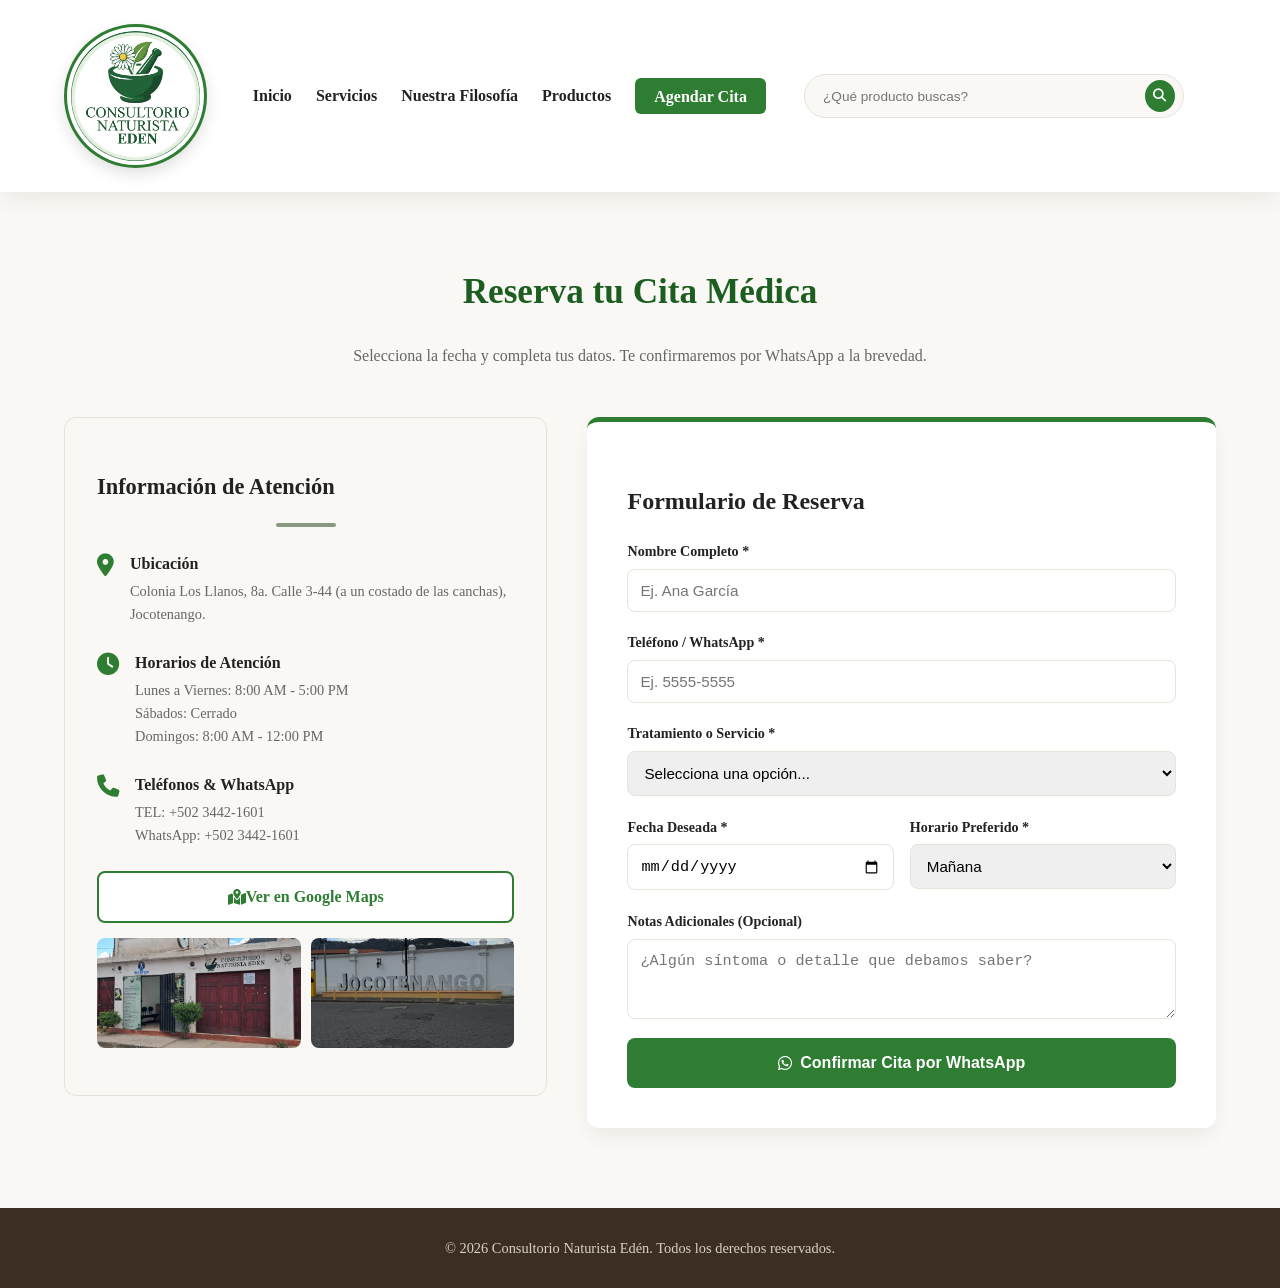
==== commit b4834354: "Alinear tipografia y barra decorativa de la galeria con estilos globales" ====
--- a/cita.html
+++ b/cita.html
@@ -96,11 +96,22 @@
                     </div>
                 </div>
 
+   
+
                 <!-- Botón Directo de Mapa -->
                 <a href="https://maps.app.goo.gl/ktrPptJkrCoF2fEw8?g_st=aw" target="_blank" rel="noopener noreferrer" class="btn-mapa-cita">
                     <i class="fa-solid fa-map-location-dot"></i> Ver en Google Maps
                 </a>
+                             <div class="card-mini-gallery">
+    <div class="mini-photo">
+        <img src="images/local1.jpeg" alt="Fachada Edén">
+    </div>
+    <div class="mini-photo">
+        <img src="images/local4.jpeg" alt="Clínica Edén">
+    </div>
+</div>
             </div>
+
 
             <!-- Columna Derecha: Formulario de Cita -->
             <div class="form-cita-card">
--- a/styles.css
+++ b/styles.css
@@ -1439,8 +1439,95 @@
     color: var(--primary-dark);
     cursor: pointer;
     padding: 0.4rem;
-}
-
-
-
-
+}/* Sección Galería de Instalaciones */
+.gallery-section {
+    padding: 60px 0;
+    background-color: var(--white, #ffffff);
+    text-align: center;
+}
+
+.gallery-section .section-subtitle {
+    color: #4a4a4a;
+    margin-top: 10px;
+    margin-bottom: 35px;
+    font-size: 0.95rem;
+}
+
+.main-gallery-grid {
+    display: grid;
+    grid-template-columns: repeat(4, 1fr);
+    gap: 20px;
+}
+
+.gallery-card {
+    position: relative;
+    border-radius: 12px;
+    overflow: hidden;
+    box-shadow: 0 4px 12px rgba(0, 0, 0, 0.08);
+    aspect-ratio: 4 / 3;
+}
+
+.gallery-card img {
+    width: 100%;
+    height: 100%;
+    object-fit: cover;
+    display: block;
+    transition: transform 0.3s ease;
+}
+
+.gallery-card:hover img {
+    transform: scale(1.04);
+}
+
+.gallery-caption {
+    position: absolute;
+    bottom: 0;
+    left: 0;
+    right: 0;
+    background: linear-gradient(to top, rgba(0, 0, 0, 0.75) 0%, rgba(0, 0, 0, 0) 100%);
+    color: #ffffff;
+    padding: 20px 12px 10px 12px;
+    font-size: 0.88rem;
+    font-weight: 500;
+    text-align: center;
+}
+
+/* Responsivo */
+@media (max-width: 992px) {
+    .main-gallery-grid {
+        grid-template-columns: repeat(2, 1fr);
+    }
+}
+
+@media (max-width: 576px) {
+    .main-gallery-grid {
+        grid-template-columns: 1fr;
+    }
+}
+
+.card-mini-gallery {
+    display: grid;
+    grid-template-columns: 1fr 1fr;
+    gap: 10px;
+    margin-top: 15px;
+}
+
+.mini-photo {
+    height: 110px;
+    border-radius: 8px;
+    overflow: hidden;
+}
+
+.mini-photo img {
+    width: 100%;
+    height: 100%;
+    object-fit: cover;
+}
+
+.card-mini-gallery {
+    display: grid;
+    grid-template-columns: 1fr 1fr;
+    gap: 10px;
+    margin-top: 15px;
+    margin-bottom: 15px; /* Crea espacio respirable con el botón de Google Maps */
+}
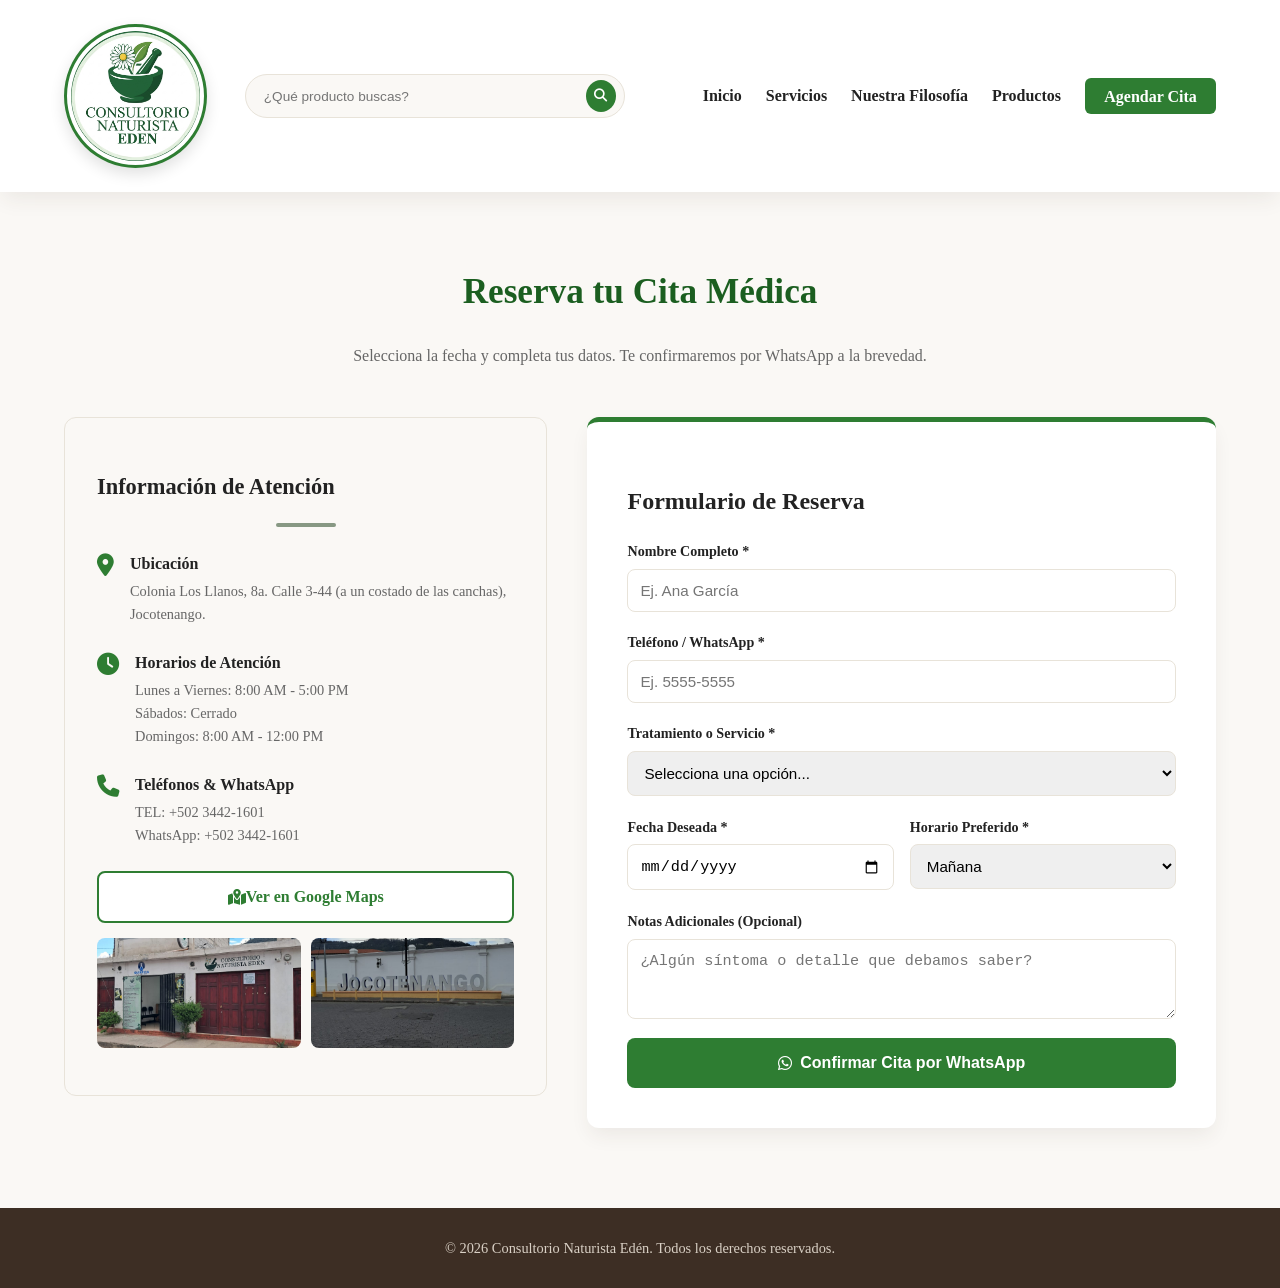
==== commit 624e1bc7: "v3" ====
--- a/cita.html
+++ b/cita.html
@@ -17,31 +17,16 @@
 <body>
 
   
-  
+
 <header class="main-header">
     <div class="container header-container">
         
-       
+        <!-- 1. Logo (Izquierda) -->
         <a href="index.html" class="logo-wrapper">
             <img src="images/logo.jpg" alt="Consultorio Naturista Edén" class="logo-img">
         </a>
 
-       
-        <button class="menu-toggle" id="menu-toggle" aria-label="Abrir menú">
-            <i class="fa-solid fa-bars"></i>
-        </button>
-
-   
-        <nav class="navbar" id="navbar">
-            <ul>
-                <li><a href="#inicio">Inicio</a></li>
-                <li><a href="#servicios">Servicios</a></li>
-                <li><a href="nosotros.html">Nuestra Filosofía</a></li>
-                <li><a href="productos.html">Productos</a></li>
-                <li><a href="cita.html" class="btn-cita-nav">Agendar Cita</a></li>
-            </ul>
-        </nav>
-
+        <!-- 2. Buscador (Centro / Flexible) -->
         <div class="header-search">
             <form id="search-form" onsubmit="event.preventDefault(); buscarServicio();">
                 <input type="text" id="search-input" placeholder="¿Qué producto buscas?" required>
@@ -50,6 +35,22 @@
                 </button>
             </form>
         </div>
+
+        <!-- 3. Menú Hamburguesa (Derecha extrema) -->
+        <button class="menu-toggle" id="menu-toggle" aria-label="Abrir menú">
+            <i class="fa-solid fa-bars"></i>
+        </button>
+
+        <!-- 4. Menú Navegación Desplegable -->
+        <nav class="navbar" id="navbar">
+            <ul>
+                <li><a href="index.html">Inicio</a></li>
+                <li><a href="#servicios">Servicios</a></li>
+                <li><a href="nosotros.html">Nuestra Filosofía</a></li>
+                <li><a href="productos.html">Productos</a></li>
+                <li><a href="cita.html" class="btn-cita-nav">Agendar Cita</a></li>
+            </ul>
+        </nav>
 
     </div>
 </header>
--- a/styles.css
+++ b/styles.css
@@ -354,6 +354,7 @@
 
 .footer-col h3, .footer-col h4 {
     margin-bottom: 1rem;
+    
     color: #879883; /* Títulos en Verde Salvia */
 }
 
@@ -1455,7 +1456,7 @@
 
 .main-gallery-grid {
     display: grid;
-    grid-template-columns: repeat(4, 1fr);
+    grid-template-columns: repeat(3, 1fr);
     gap: 20px;
 }
 
